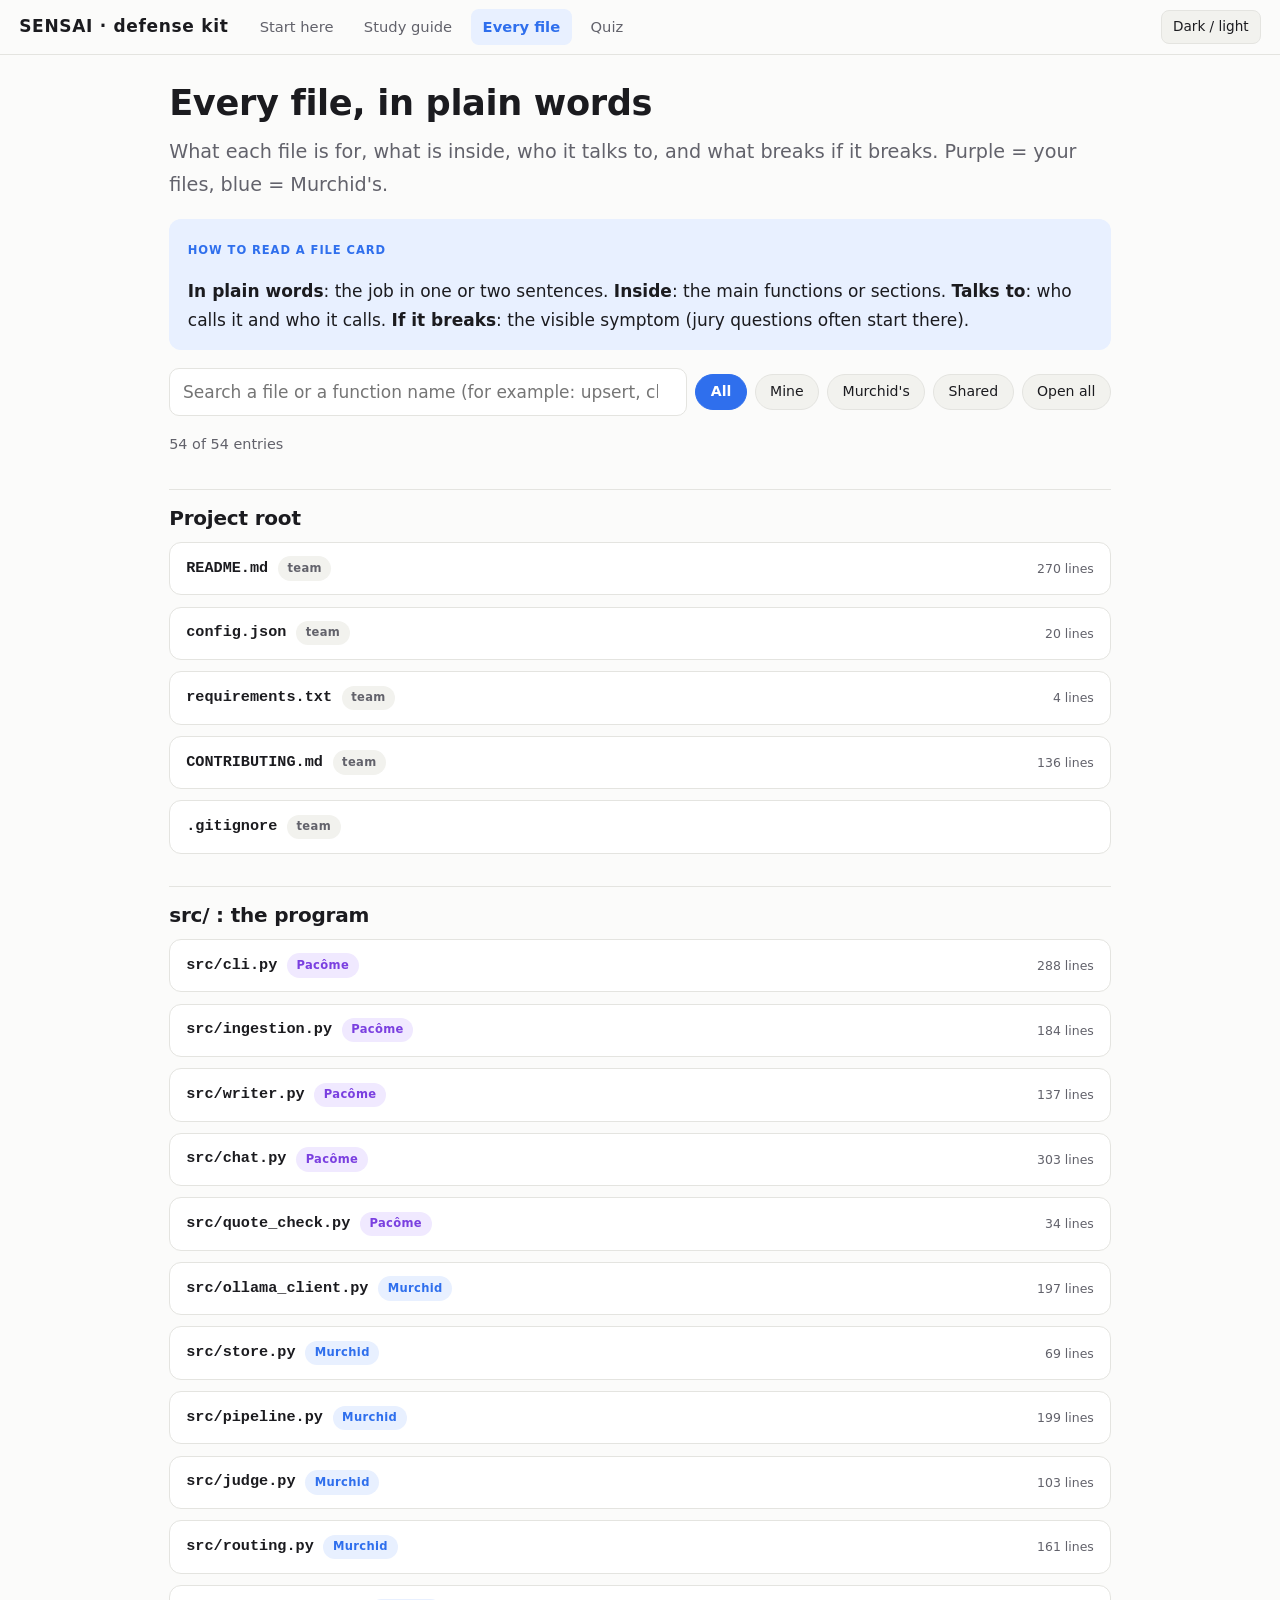
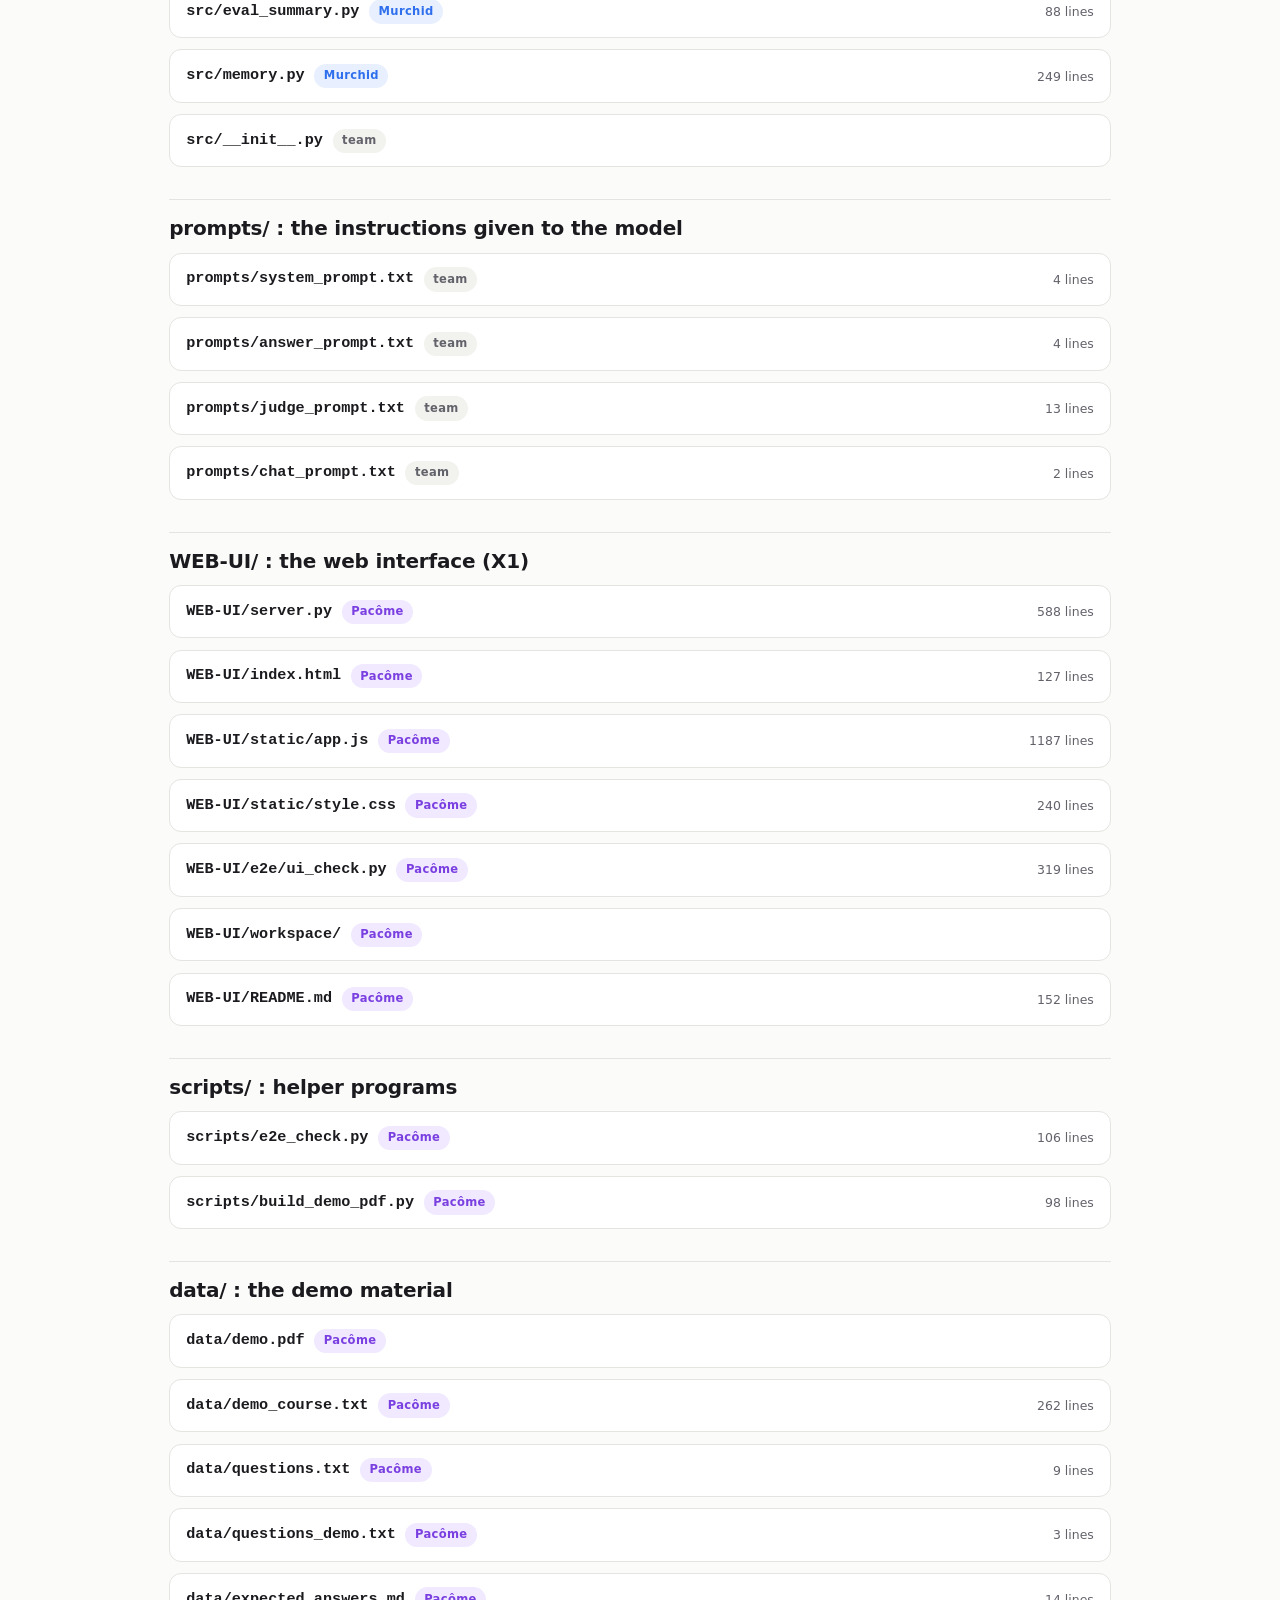
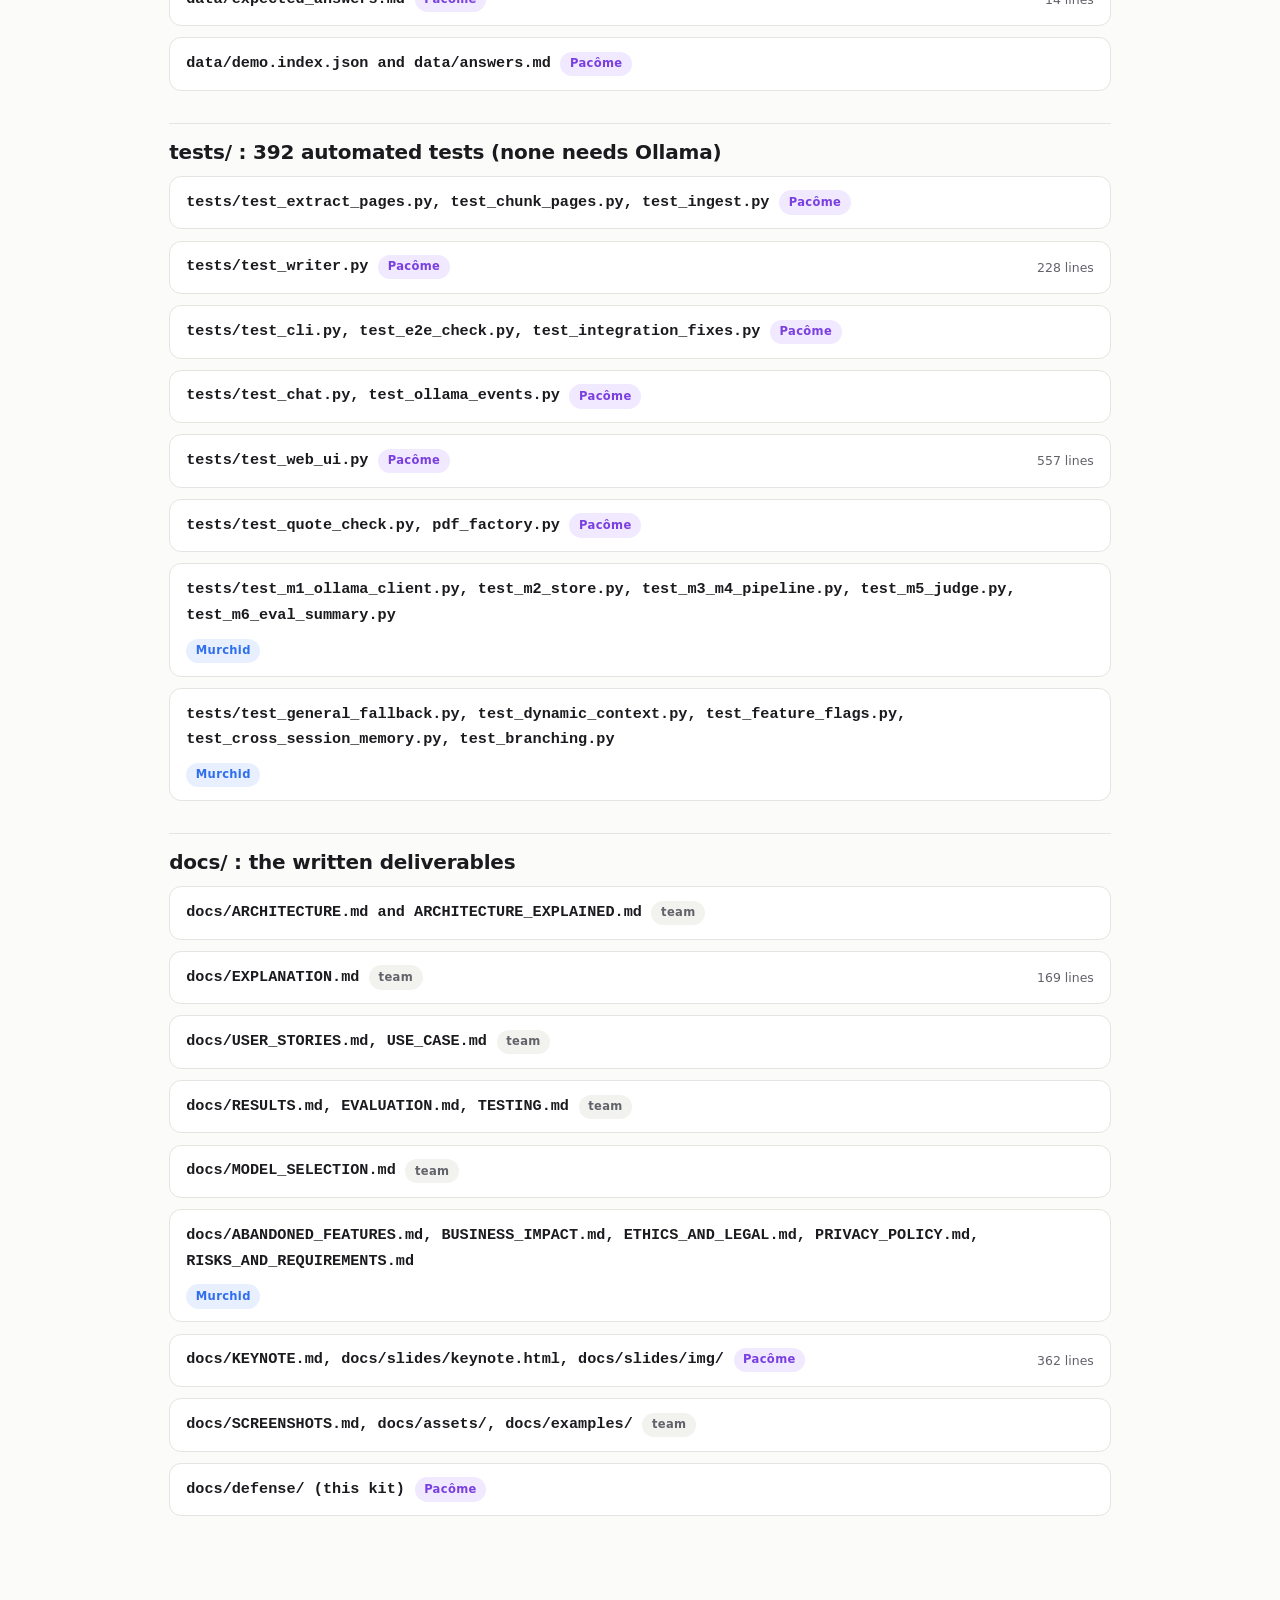
==== docs/defense/files.html @ 08f3b4d8 "docs(defense): add the offline defense kit (guide, file map, quiz)" ====
<!doctype html>
<html lang="en">
<head>
<meta charset="utf-8">
<meta name="viewport" content="width=device-width, initial-scale=1">
<meta name="color-scheme" content="light dark">
<title>Sensai: every file</title>
<link rel="stylesheet" href="defense.css">
<style>
.filters { display:flex; gap:.5rem; flex-wrap:wrap; align-items:center; margin:1rem 0; }
.filters input { flex:1 1 14rem; background:var(--panel); border:1px solid var(--line); border-radius:10px; padding:.55rem .8rem; color:var(--ink); font:inherit; }
.filters button { background:var(--soft); border:1px solid var(--line); border-radius:999px; padding:.3rem .9rem; font-size:.88rem; }
.filters button.on { background:var(--accent); border-color:var(--accent); color:#fff; font-weight:600; }
.file > summary { display:flex; gap:.6rem; align-items:center; flex-wrap:wrap; }
.file .path { font-family:var(--mono); font-size:.95rem; }
.file .meta { margin-left:auto; font-size:.78rem; color:var(--muted); font-weight:400; }
.file h4 { margin:.9rem 0 .2rem; }
.file ul { margin:.2rem 0; }
.grp-title { margin:2rem 0 .3rem; font-size:1.25rem; padding-top:1rem; border-top:1px solid var(--line); }
#count { color:var(--muted); font-size:.9rem; }
</style>
</head>
<body>
<div class="bar" id="bar"></div>
<div class="wrap" style="display:block;max-width:980px">
<main style="max-width:none">

<h1>Every file, in plain words</h1>
<p class="lead">What each file is for, what is inside, who it talks to, and what breaks if it breaks. Purple = your files, blue = Murchid's.</p>

<div class="box info"><span class="tag">How to read a file card</span>
<p><b>In plain words</b>: the job in one or two sentences. <b>Inside</b>: the main functions or sections. <b>Talks to</b>: who calls it and who it calls. <b>If it breaks</b>: the visible symptom (jury questions often start there).</p></div>

<div class="filters noprint">
<input id="f-q" type="search" placeholder="Search a file or a function name (for example: upsert, chunk, SSE, config)" aria-label="Search">
<button type="button" data-f="all" class="on">All</button>
<button type="button" data-f="me">Mine</button>
<button type="button" data-f="mur">Murchid's</button>
<button type="button" data-f="all-team">Shared</button>
<button type="button" data-toggle-all="1">Open all</button>
</div>
<p id="count"></p>
<div id="list"></div>

</main>
</div>

<script src="defense.js"></script>
<script>
(function () {
  "use strict";
  var ME = "me", MUR = "mur", ALL = "all-team";

  // g = group, o = owner, p = path, n = lines, w = plain words, in = inside, t = talks to, b = if it breaks
  var FILES = [
    /* ------------------------------------------------ root */
    { g: "Project root", o: ALL, p: "README.md", n: 270, w: "The front door of the project: what Sensai is, how to install it, how to run it, the results and the limits, and links to every other document.", in: ["Install and run commands", "Features table and results", "Links to docs/, the keynote and the testing guide"], t: "Read by humans (the jury, the school).", b: "Nothing breaks, but a wrong command here makes a bad first impression: keep it true (test counts, commands)." },
    { g: "Project root", o: ALL, p: "config.json", n: 20, w: "The settings file. Every number you might want to change lives here instead of inside the code.", in: ["host (Ollama address), chat_model, embed_model, judge_model", "chunk_size (committed 800), chunk_overlap 150, top_k 4, num_ctx 4096, max_retries 2", "prompt file paths", "feature_flags: rag, judge, quote_check, cache"], t: "Read by cli.load_config (CLI and web server), chat.py. The web UI can override some keys for one session.", b: "A missing required key gives \"config file ... is missing: ...\". Invalid JSON gives \"cannot read config file\". Your local copy has chunk_size 500, the committed one has 800." },
    { g: "Project root", o: ALL, p: "requirements.txt", n: 4, w: "The list of Python libraries to install: requests (talk to Ollama), numpy (cosine math), pypdf (read PDFs), pytest (tests).", in: ["requests>=2.31", "numpy>=1.26", "pypdf>=4.0", "pytest>=8"], t: "Used by pip install -r requirements.txt.", b: "ModuleNotFoundError for one of these libraries." },
    { g: "Project root", o: ALL, p: "CONTRIBUTING.md", n: 136, w: "How the team works: branches, commit messages, how to run the tests.", in: ["Branch and commit conventions", "How to run tests"], t: "Humans.", b: "Nothing." },
    { g: "Project root", o: ALL, p: ".gitignore", n: 0, w: "Tells git which files not to save: the virtual environment, caches, generated indexes and answers, the web workspace, memory sessions.", in: [".venv/, __pycache__/, *.index.json, answers.md, WEB-UI/workspace/, .sensai/, .claude/"], t: "Git.", b: "Generated files (indexes, answers) would be committed by mistake." },

    /* ------------------------------------------------ src */
    { g: "src/ : the program", o: ME, p: "src/cli.py", n: 288, w: "The entry point. It only orders the other modules: read arguments and settings, ingest the PDF once, loop over the questions, print a summary.", in: ["parse_args: the command-line options", "load_config / read_questions: input checks with clear errors (CliError)", "answer_question: retrieve + answer + judge + disagreement flag for ONE question", "build_summary / format_answer: what is printed", "next_section_number + interactive: prompt mode that never overwrites old sections", "main: the whole flow; exit codes 0, 1, 130"], t: "Calls ingestion, pipeline, judge, writer, eval_summary. Called by you (python -m src.cli) and by WEB-UI/server.py (answer_question, build_summary, load_config).", b: "Nothing runs. Errors print \"Error: ...\" and exit 1; one failing question is skipped, not fatal." },
    { g: "src/ : the program", o: ME, p: "src/ingestion.py", n: 184, w: "Turns a PDF into searchable pieces and saves them: read each page, cut it into overlapping chunks that keep their page number, embed the chunks, save the index.", in: ["extract_pages: text per page + 5 safety checks, NoTextError for scans (< 50 chars)", "chunk_pages: windows of `size` characters, step size - overlap, never crossing a page", "index_path: course.pdf -> course.index.json", "_load_index: validates a saved index, says \"rebuild with --force\"", "ingest: reuse rule (index newer than the PDF), embeds in batches of 16, saves only when complete, optional progress callback", "a small debug main: python -m src.ingestion file.pdf [--chunks]"], t: "Calls ollama_client.embed and store.save/load. Called by cli.main and the web server.", b: "\"PDF not found\", \"is not a PDF file\", \"has no extractable text\", or \"saved index cannot be read, rebuild with --force\"." },
    { g: "src/ : the program", o: ME, p: "src/writer.py", n: 137, w: "Owns answers.md. After each question it replaces exactly one section and leaves every other byte alone.", in: ["SECTION_RE: finds a block between <!-- sensai:section N --> markers", "_validate: refuses a failed or incomplete answer (WriterError)", "render_section: builds the Markdown of one section (page 0 shown as \"-\", Review needed line on disagreement; a refusal gets its own wording)", "sections(text): list the sections of a file", "_write_atomically + _target_mode: temp file in the same folder, os.replace, keep normal permissions", "upsert_section: replace / insert in numeric order / append"], t: "Called by cli.main, cli.interactive and the web server.", b: "WriterError and the file stays untouched. If it were wrong, answers.md could lose other answers: 23 tests guard it." },
    { g: "src/ : the program", o: ME, p: "src/chat.py", n: 303, w: "The base terminal chatbot (task P1): talk to the model, see words appear live, history kept for the session. Also holds the /edit branching and the memory commands.", in: ["load_config, load_system_prompt", "stream_reply: streaming request, prints chunks as they arrive, closes the connection to stop generation", "find_user_indices, edit_and_branch: fork a conversation from an edited message", "main: the loop with commands /edit /history /branches /switch /memory /recall; saves the session on exit", "sys.path fix at the top so `python src/chat.py` works as a script"], t: "Calls memory.SessionMemory and Ollama directly with requests. Run by you: python src/chat.py.", b: "\"Cannot reach Ollama. Start it with: ollama serve\" or \"Model not found. Pull it with: ollama pull ...\"." },
    { g: "src/ : the program", o: ME, p: "src/quote_check.py", n: 34, w: "The plain-code check (no AI): is the model's quote really inside the passages we gave it?", in: ["normalize: lower case, fold curly quotes/dashes/ligatures, collapse spaces", "quote_is_supported(quote, chunks): True if the normalized quote is inside a normalized chunk; an empty quote is never supported"], t: "Called by pipeline.answer (re-exported there).", b: "Every answer would show the wrong \"supported / not supported\" status." },
    { g: "src/ : the program", o: MUR, p: "src/ollama_client.py", n: 197, w: "The phone to the model. All the HTTP to Ollama for the pipeline, judge and ingestion lives here, with clear error messages.", in: ["chat(messages, model, schema=...): text, or a parsed dict with a JSON schema (then think=False, temperature 0)", "embed(texts, model): one vector per text", "chat_events: streaming events for the web UI (thinking, token, done with token counts)", "list_models, get_model_context_length", "OllamaError, ModelNotFoundError"], t: "Calls Ollama on http://localhost:11434. Called by ingestion, pipeline, judge, memory, the web server.", b: "\"Cannot reach Ollama\", \"Ollama timed out\", \"Model 'x' not found\"." },
    { g: "src/ : the program", o: MUR, p: "src/store.py", n: 69, w: "The card drawer: save the chunks and vectors to a JSON file, and find the chunks closest to a question vector.", in: ["save / load (JSON)", "search(chunks, vector, k): cosine similarity with every chunk (numpy), best k first", "StoreError for an empty or missing index"], t: "Called by ingestion (save/load), pipeline (search), memory.", b: "Wrong passages would be retrieved: the answer quality collapses." },
    { g: "src/ : the program", o: MUR, p: "src/pipeline.py", n: 199, w: "One question to one checked answer: embed, search, build the prompt, force a JSON answer, validate, retry, quote check.", in: ["ANSWER_SCHEMA {answer, page, quote}", "retrieve_and_answer: embed question, store.search top_k, then answer", "answer: basic-query shortcut, context budget, prompt, up to 3 attempts, quote check", "budget_chunks_for_context + get_context_limit: never overflow num_ctx (read from config or asked from Ollama)", "AnswerError after all retries"], t: "Calls ollama_client, store, routing, quote_check. Called by cli.answer_question.", b: "\"Model failed to produce valid JSON after 3 attempts\": the question is reported failed." },
    { g: "src/ : the program", o: MUR, p: "src/judge.py", n: 103, w: "The second opinion (EV1): a fresh model call that says if the answer is faithful to the passages.", in: ["VERDICT_SCHEMA with `reason` BEFORE `verdict` (tested: reason first is more reliable)", "evaluate: skips general questions, one retry, returns verdict unknown on failure or a missing model"], t: "Calls ollama_client.chat. Called by cli.answer_question.", b: "Verdict becomes \"unknown\" with the reason; the answer itself is kept." },
    { g: "src/ : the program", o: MUR, p: "src/routing.py", n: 161, w: "Answers simple things without the model: arithmetic and greetings, so Sensai does not reply \"the document does not cover this\" to \"hello\".", in: ["is_math_query + _safe_eval: arithmetic through Python's ast, never eval()", "is_greeting_query, is_general_query", "solve_basic_query: builds a checked-answer dict (page 0, is_general True)"], t: "Called by pipeline.answer / retrieve_and_answer and judge.evaluate.", b: "Greetings and sums would go through the slow model path." },
    { g: "src/ : the program", o: MUR, p: "src/eval_summary.py", n: 88, w: "Counts the quote-check and judge results of a run and lists the answers where they disagree.", in: ["summarize(checked_list) -> (text, disagreements)"], t: "Called by cli.build_summary.", b: "The run summary would be wrong or empty." },
    { g: "src/ : the program", o: MUR, p: "src/memory.py", n: 249, w: "The \"second brain\" (M3): saves chat sessions, indexes them with embeddings, and recalls relevant past messages when you ask \"what did we discuss\".", in: ["SessionMemory: save_session, load_session, list_sessions, index_sessions, search_memory, is_recall_query (English and French patterns), format_memory_context", "stores under .sensai/sessions and .sensai/memory_index.json"], t: "Uses store and ollama_client. Called by chat.py and the web server.", b: "Recall finds nothing; normal chat still works (errors are swallowed on purpose)." },
    { g: "src/ : the program", o: ALL, p: "src/__init__.py", n: 0, w: "An empty file that makes src a Python package, so `from src import cli` works.", in: [], t: "Python.", b: "ImportError: no module named src." },

    /* ------------------------------------------------ prompts */
    { g: "prompts/ : the instructions given to the model", o: ALL, p: "prompts/system_prompt.txt", n: 4, w: "The rules for answering: use ONLY the passages, give page and quote, refuse if the passages do not contain the answer, never invent a quote, reply with JSON only.", in: ["The refusal sentence: \"The document does not cover this.\" with page 0 and an empty quote"], t: "Read by pipeline.answer.", b: "The model may invent answers or break the JSON." },
    { g: "prompts/ : the instructions given to the model", o: ALL, p: "prompts/answer_prompt.txt", n: 4, w: "The template of the user message: the numbered passages, then the question.", in: ["{passages} and {question} placeholders"], t: "Read by pipeline.answer.", b: "The model would not see the passages." },
    { g: "prompts/ : the instructions given to the model", o: ALL, p: "prompts/judge_prompt.txt", n: 13, w: "Instructions for the judge: be a strict fact checker; write a short reason first, then the verdict; special rule for refusals.", in: ["faithful / partial / unfaithful definitions", "{question}, {passages}, {answer} placeholders"], t: "Read by judge.evaluate.", b: "Verdicts become unreliable." },
    { g: "prompts/ : the instructions given to the model", o: ALL, p: "prompts/chat_prompt.txt", n: 2, w: "The persona for the plain chat: helpful, concise, honest when it does not know.", in: [], t: "Read by chat.py and the web server's chat.", b: "The chat still works with the model's defaults." },

    /* ------------------------------------------------ WEB-UI */
    { g: "WEB-UI/ : the web interface (X1)", o: ME, p: "WEB-UI/server.py", n: 588, w: "The web server, standard library only. It serves the page and runs the same backend as the CLI, streaming progress to the browser.", in: ["App: settings with validated overrides (EDITABLE), documents, uploads, status, the one-job lock", "run_job: ingest then answer each question, emitting start / ingest / question_start / question_done / question_failed / summary / done / error", "chat_job + prepare_chat: streaming chat with optional memory recall", "Handler: check_origin (Host + Origin), check_key (sharing key cookie), routing GET/POST, SSE, static files", "main: --host --port --config --allow-host --key"], t: "Imports src.cli, ingestion, ollama_client, writer, memory. Opened by the browser at http://127.0.0.1:8000.", b: "The page cannot load or run. Port busy: \"cannot listen on ...: try another --port\"." },
    { g: "WEB-UI/ : the web interface (X1)", o: ME, p: "WEB-UI/index.html", n: 127, w: "The skeleton of the page: sidebar, top bar with the status pill, conversation area, composer, settings dialog, side panel, toasts. It has no logic.", in: ["Sidebar (New chat, demo, history, Settings, Theme)", "main with .scroller and .composer", "Settings modal, PDF drawer, toasts", "A tiny script that restores theme and sidebar state before first paint (no flash)"], t: "Loaded by the server at /. Uses static/style.css and static/app.js.", b: "A blank or broken page." },
    { g: "WEB-UI/ : the web interface (X1)", o: ME, p: "WEB-UI/static/app.js", n: 1187, w: "All the behavior in the browser, in plain JavaScript with no library: status, conversations, running questions, streaming, settings, the PDF viewer.", in: ["icons (inline SVG), el() element helper, own Markdown renderer", "apiGet / apiPost / streamPost (reads the SSE stream)", "state + conversations in localStorage, history sidebar, edit and branch past messages", "startQa: handles each event (ingest, question_done ...) and draws answer cards, badges, summary tiles", "sendChat / streamBotTurn + context meter", "attach menu, upload, drag and drop, side panel for the PDF page", "settings dialog (build, apply, reset), theme, init()"], t: "Calls the server routes /api/status, /api/documents, /api/run, /api/chat, /api/config, /api/upload, /files/.", b: "Buttons do nothing; the page shows a message when the server is unreachable." },
    { g: "WEB-UI/ : the web interface (X1)", o: ME, p: "WEB-UI/static/style.css", n: 240, w: "The whole look. Design tokens (colors, shadows, sizes) at the top, then layout, messages, composer, dialogs, animations, dark mode and the phone layout.", in: ["--bg, --ink, --accent, --shadow ... tokens; dark theme redefines them", "layout: .app, .sidebar (260px), .stage, .composer-wrap (768px column)", "animations: fadeUp, pop, slideIn, shimmer, sheen, spin, pulse", "@media max-width 820px (phone), prefers-reduced-motion, print"], t: "Linked by index.html.", b: "The page works but looks unstyled." },
    { g: "WEB-UI/ : the web interface (X1)", o: ME, p: "WEB-UI/e2e/ui_check.py", n: 319, w: "61 end-to-end checks of the web UI in a real Chromium browser (Playwright): layout, dark mode, phone width, uploads, running the demo PDF, stopping, settings, chat.", in: ["check(): prints PASS/FAIL", "--quick skips checks that need the models (41 checks)", "--shots DIR saves screenshots of the main states"], t: "Run by you against a running server. Not in requirements (needs playwright).", b: "Not part of the 392 pytest tests." },
    { g: "WEB-UI/ : the web interface (X1)", o: ME, p: "WEB-UI/workspace/", n: 0, w: "Where the web server keeps its files: uploads/ (PDFs you add) and outputs/ (the answers of each document). Created automatically, ignored by git.", in: ["uploads/*.pdf and the index next to each", "outputs/<source>-<name>.answers.md"], t: "Used by server.App.", b: "Uploads or answers cannot be saved." },
    { g: "WEB-UI/ : the web interface (X1)", o: ME, p: "WEB-UI/README.md", n: 152, w: "How to run, share and test the web UI, with the route list and the security notes.", in: ["Run, share through a tunnel, tests, limits"], t: "Humans.", b: "Nothing." },

    /* ------------------------------------------------ scripts */
    { g: "scripts/ : helper programs", o: ME, p: "scripts/e2e_check.py", n: 106, w: "Scores a run: compares a generated answers.md with an expected-answers file and says how many covered questions were answered right (page + key phrase) and whether the uncovered one was refused.", in: ["expected line format: `number | page P | key phrase` or `number | none |`", "exit code 0 when the run passes"], t: "Run by you: python scripts/e2e_check.py data/answers.md data/expected_answers.md.", b: "You could not measure quality." },
    { g: "scripts/ : helper programs", o: ME, p: "scripts/build_demo_pdf.py", n: 98, w: "Builds data/demo.pdf from data/demo_course.txt (one chapter per page) and verifies that each expected key phrase is on the right page and nowhere else.", in: ["wrap chapters, write the PDF, re-read it with src.ingestion, check the expectations"], t: "Uses src.ingestion.", b: "The demo PDF could drift from the expected answers." },

    /* ------------------------------------------------ data */
    { g: "data/ : the demo material", o: ME, p: "data/demo.pdf", n: 0, w: "The demo PDF: 24 pages of original course notes about computer networks (IPv6, DHCP, Ethernet, Wi-Fi, SSH ...).", in: ["one chapter per page", "34,597 characters in total"], t: "Input of every demo.", b: "No demo." },
    { g: "data/ : the demo material", o: ME, p: "data/demo_course.txt", n: 262, w: "The source text of the demo PDF, so it can be rebuilt.", in: [], t: "Read by scripts/build_demo_pdf.py.", b: "The PDF could not be regenerated." },
    { g: "data/ : the demo material", o: ME, p: "data/questions.txt", n: 9, w: "The nine demo questions, one per line. Question 9 (who invented the Web) is NOT in the PDF on purpose, to test the refusal.", in: ["8 covered questions + 1 uncovered"], t: "Input of the CLI.", b: "No questions to run." },
    { g: "data/ : the demo material", o: ME, p: "data/questions_demo.txt", n: 3, w: "A short list of 3 questions for the live demo (about 3 minutes instead of 6).", in: ["IPv6 bits, Ethernet payload, who invented the Web"], t: "Input of the CLI and the web UI's quick run.", b: "The live demo takes longer." },
    { g: "data/ : the demo material", o: ME, p: "data/expected_answers.md", n: 14, w: "The ground truth: for each question, the page and key phrase that a correct answer must contain.", in: ["`1 | page 13 | An IPv6 address is 128 bits long` ..."], t: "Read by scripts/e2e_check.py and build_demo_pdf.py.", b: "No scoring." },
    { g: "data/ : the demo material", o: ME, p: "data/demo.index.json  and  data/answers.md", n: 0, w: "Generated files: the saved index (59 records with 768-number vectors) and the answers of the last run. Ignored by git; deleted before a clean demo.", in: [], t: "Made by ingestion and the writer.", b: "Just run again." },

    /* ------------------------------------------------ tests */
    { g: "tests/ : 392 automated tests (none needs Ollama)", o: ME, p: "tests/test_extract_pages.py, test_chunk_pages.py, test_ingest.py", n: 0, w: "Protect the ingestion: scanned PDF detection, page numbers, chunk sizes and overlap, invalid settings, the reuse rule, embedding batches, the corrupt index message.", in: [], t: "pytest. The model is replaced by a fake.", b: "A change that breaks chunking is caught immediately." },
    { g: "tests/ : 392 automated tests (none needs Ollama)", o: ME, p: "tests/test_writer.py", n: 228, w: "Protect the writer: replace, insert in order, append, other sections byte-for-byte identical (checked with a hash), failed answer refused, atomic write, permissions.", in: [], t: "pytest.", b: "A writer bug could corrupt answers.md." },
    { g: "tests/ : 392 automated tests (none needs Ollama)", o: ME, p: "tests/test_cli.py, test_e2e_check.py, test_integration_fixes.py", n: 0, w: "Protect the CLI: arguments, errors, exit codes, feature flags, interactive mode, summary; the scoring script; the schema-mode and retrieval wiring.", in: [], t: "pytest.", b: "CLI regressions." },
    { g: "tests/ : 392 automated tests (none needs Ollama)", o: ME, p: "tests/test_chat.py, test_ollama_events.py", n: 0, w: "Protect the terminal chat (streaming, history, errors, Ctrl+C, and running it as a real script) and the web UI's streaming events.", in: ["test_runs_as_a_plain_script_from_any_folder: the regression test for the chat crash"], t: "pytest.", b: "Chat regressions." },
    { g: "tests/ : 392 automated tests (none needs Ollama)", o: ME, p: "tests/test_web_ui.py", n: 557, w: "Protect the web server over real HTTP on a random port with the model faked: routes, security (403, 401, 413), uploads, one-job lock, settings validation.", in: [], t: "pytest.", b: "A security hole would be caught here." },
    { g: "tests/ : 392 automated tests (none needs Ollama)", o: ME, p: "tests/test_quote_check.py, pdf_factory.py", n: 0, w: "The quote check rules, and a helper that builds tiny PDFs for tests without extra libraries.", in: [], t: "pytest.", b: "Quote check regressions." },
    { g: "tests/ : 392 automated tests (none needs Ollama)", o: MUR, p: "tests/test_m1_ollama_client.py, test_m2_store.py, test_m3_m4_pipeline.py, test_m5_judge.py, test_m6_eval_summary.py", n: 0, w: "One test file per brain task: the Ollama client, the vector store, retrieval and JSON answers, the judge, the run summary.", in: [], t: "pytest.", b: "Brain regressions." },
    { g: "tests/ : 392 automated tests (none needs Ollama)", o: MUR, p: "tests/test_general_fallback.py, test_dynamic_context.py, test_feature_flags.py, test_cross_session_memory.py, test_branching.py", n: 0, w: "The extra features: arithmetic and greetings, context-window budgeting, feature flags, cross-session memory, editing and branching.", in: [], t: "pytest.", b: "Feature regressions." },

    /* ------------------------------------------------ docs */
    { g: "docs/ : the written deliverables", o: ALL, p: "docs/ARCHITECTURE.md  and  ARCHITECTURE_EXPLAINED.md", n: 0, w: "The architecture in a diagram, then the same explained from zero with an example.", in: [], t: "Humans.", b: "-" },
    { g: "docs/ : the written deliverables", o: ALL, p: "docs/EXPLANATION.md", n: 169, w: "Every concept explained from zero, and the seven classic keynote questions with short and long answers (section 6).", in: [], t: "Humans.", b: "-" },
    { g: "docs/ : the written deliverables", o: ALL, p: "docs/USER_STORIES.md, USE_CASE.md", n: 0, w: "Who uses Sensai and why (Lea and her course notes), the features chosen and their user stories.", in: [], t: "Humans.", b: "-" },
    { g: "docs/ : the written deliverables", o: ALL, p: "docs/RESULTS.md, EVALUATION.md, TESTING.md", n: 0, w: "What we measured (6/8, 1/1, timings), how the judge works and its limits, and every test you can run.", in: [], t: "Humans.", b: "-" },
    { g: "docs/ : the written deliverables", o: ALL, p: "docs/MODEL_SELECTION.md", n: 0, w: "Which models and which hardware, and why.", in: [], t: "Humans.", b: "-" },
    { g: "docs/ : the written deliverables", o: MUR, p: "docs/ABANDONED_FEATURES.md, BUSINESS_IMPACT.md, ETHICS_AND_LEGAL.md, PRIVACY_POLICY.md, RISKS_AND_REQUIREMENTS.md", n: 0, w: "The requested paperwork: features we dropped and the stories affected, business impact, legal and ethical limits, privacy policy (everything local), risks and requirements to run.", in: [], t: "Humans.", b: "-" },
    { g: "docs/ : the written deliverables", o: ME, p: "docs/KEYNOTE.md, docs/slides/keynote.html, docs/slides/img/", n: 362, w: "The presentation: the script and demo steps, and the offline slide deck (a Prezi-style camera over one big canvas, O for overview, photo backgrounds with credits).", in: [], t: "Opened in a browser.", b: "-" },
    { g: "docs/ : the written deliverables", o: ALL, p: "docs/SCREENSHOTS.md, docs/assets/, docs/examples/", n: 0, w: "Screenshots of the scenarios and tests, and a real recorded run (demo_run.txt, answers_demo.md) used as a fallback for the live demo.", in: [], t: "Humans.", b: "-" },
    { g: "docs/ : the written deliverables", o: ME, p: "docs/defense/ (this kit)", n: 0, w: "The defense study kit: guide.html, files.html, quiz.html.", in: [], t: "Opened in a browser, works offline.", b: "-" }
  ];

  function $(id) { return document.getElementById(id); }
  function esc(s) { return String(s).replace(/[&<>"]/g, function (c) { return { "&": "&amp;", "<": "&lt;", ">": "&gt;", '"': "&quot;" }[c]; }); }
  var filter = "all", query = "";

  function pill(o) { return o === ME ? '<span class="pill me">Pacôme</span>' : o === MUR ? '<span class="pill mur">Murchid</span>' : '<span class="pill all">team</span>'; }
  function card(f) {
    var ul = f.in.length ? "<h4>Inside</h4><ul>" + f.in.map(function (x) { return "<li>" + esc(x) + "</li>"; }).join("") + "</ul>" : "";
    return '<details class="file"><summary><span class="path">' + esc(f.p) + "</span> " + pill(f.o) +
      (f.n ? '<span class="meta">' + f.n + " lines</span>" : "") + "</summary>" +
      "<h4>In plain words</h4><p>" + esc(f.w) + "</p>" + ul +
      "<h4>Talks to</h4><p>" + esc(f.t) + "</p><h4>If it breaks</h4><p>" + esc(f.b) + "</p></details>";
  }
  function render() {
    var q = query.trim().toLowerCase(), last = "", html = "", shown = 0;
    FILES.forEach(function (f) {
      if (filter !== "all" && f.o !== filter) return;
      if (q && (f.p + " " + f.w + " " + f.in.join(" ") + " " + f.t + " " + f.b + " " + f.g).toLowerCase().indexOf(q) === -1) return;
      if (f.g !== last) { html += '<h2 class="grp-title">' + esc(f.g) + "</h2>"; last = f.g; }
      html += card(f); shown++;
    });
    $("list").innerHTML = html || '<p class="muted">Nothing matches. Try another word.</p>';
    $("count").textContent = shown + " of " + FILES.length + " entries";
  }
  $("f-q").addEventListener("input", function (e) { query = e.target.value; render(); });
  document.querySelectorAll(".filters button[data-f]").forEach(function (b) {
    b.addEventListener("click", function () {
      filter = b.dataset.f;
      document.querySelectorAll(".filters button[data-f]").forEach(function (x) { x.classList.toggle("on", x === b); });
      render();
    });
  });
  render();
})();
</script>
</body>
</html>
---- docs/defense/defense.css ----
/* Defense kit: shared look for index, guide, files and quiz. Offline, no dependency. */
:root {
  --bg:#fbfbfa; --panel:#ffffff; --ink:#1b1b1f; --muted:#62626b; --line:#e4e4e0; --soft:#f2f2ee;
  --accent:#2f6fed; --accent-soft:#e8f0ff; --ok:#12805c; --ok-soft:#e3f6ee; --warn:#9a5b00; --warn-soft:#fff3d6;
  --bad:#b42318; --bad-soft:#fdeceb; --code:#14161c; --code-ink:#e8e8ef; --mine:#7a3fe0; --mine-soft:#f0e9ff;
  --shadow:0 1px 2px rgba(0,0,0,.05), 0 8px 24px rgba(0,0,0,.05);
  --font:ui-sans-serif,-apple-system,"Segoe UI",system-ui,Roboto,"Helvetica Neue",Arial,sans-serif;
  --mono:ui-monospace,SFMono-Regular,Menlo,Consolas,monospace; --toc:270px;
}
:root[data-theme="dark"] {
  --bg:#15161a; --panel:#1d1f25; --ink:#ececf1; --muted:#a2a2ae; --line:#30323a; --soft:#25272e;
  --accent:#7aa5ff; --accent-soft:#1d2a47; --ok:#5fd6a0; --ok-soft:#14322a; --warn:#f3c26b; --warn-soft:#3a2f14;
  --bad:#ff8f86; --bad-soft:#3b1d1b; --code:#0e0f13; --mine:#b794ff; --mine-soft:#2a2144;
  --shadow:0 1px 2px rgba(0,0,0,.4), 0 8px 24px rgba(0,0,0,.35);
}
@media (prefers-color-scheme: dark) {
  :root:not([data-theme="light"]) {
    --bg:#15161a; --panel:#1d1f25; --ink:#ececf1; --muted:#a2a2ae; --line:#30323a; --soft:#25272e;
    --accent:#7aa5ff; --accent-soft:#1d2a47; --ok:#5fd6a0; --ok-soft:#14322a; --warn:#f3c26b; --warn-soft:#3a2f14;
    --bad:#ff8f86; --bad-soft:#3b1d1b; --code:#0e0f13; --mine:#b794ff; --mine-soft:#2a2144;
    --shadow:0 1px 2px rgba(0,0,0,.4), 0 8px 24px rgba(0,0,0,.35);
  }
}
* { box-sizing:border-box; }
html { scroll-behavior:smooth; scroll-padding-top:4.5rem; }
body { margin:0; background:var(--bg); color:var(--ink); font:17px/1.7 var(--font); -webkit-font-smoothing:antialiased; }
a { color:var(--accent); }
button { font:inherit; color:inherit; cursor:pointer; }
code, kbd, pre { font-family:var(--mono); }
code { font-size:.88em; background:var(--soft); padding:.12em .4em; border-radius:6px; }
pre { background:var(--code); color:var(--code-ink); border-radius:12px; padding:1rem 1.2rem; overflow-x:auto; font-size:.86rem; line-height:1.6; margin:1rem 0; }
pre code { background:none; padding:0; color:inherit; font-size:inherit; }
kbd { background:var(--soft); border:1px solid var(--line); border-bottom-width:2px; border-radius:6px; padding:.05em .45em; font-size:.85em; }
h1, h2, h3, h4 { line-height:1.25; letter-spacing:-.01em; }
h1 { font-size:2.2rem; margin:.2em 0 .3em; }
h2 { font-size:1.6rem; margin:2.6rem 0 .8rem; padding-top:1.2rem; border-top:1px solid var(--line); }
h3 { font-size:1.2rem; margin:1.8rem 0 .5rem; }
h4 { font-size:1rem; margin:1.2rem 0 .3rem; text-transform:uppercase; letter-spacing:.06em; color:var(--muted); }
p { margin:.7rem 0; }
table { border-collapse:collapse; width:100%; margin:1rem 0; font-size:.93rem; display:block; overflow-x:auto; }
th, td { border:1px solid var(--line); padding:.5rem .75rem; text-align:left; vertical-align:top; }
th { background:var(--soft); font-weight:600; }
ul, ol { padding-left:1.4rem; } li { margin:.3rem 0; }
.muted { color:var(--muted); } .small { font-size:.88rem; } .mono { font-family:var(--mono); }

/* top bar */
.bar { position:sticky; top:0; z-index:40; background:color-mix(in srgb,var(--bg) 88%,transparent); backdrop-filter:blur(10px); border-bottom:1px solid var(--line); }
.bar-in { max-width:1280px; margin:0 auto; padding:.55rem 1.2rem; display:flex; align-items:center; gap:.4rem; flex-wrap:wrap; }
.bar .brand { font-weight:700; letter-spacing:.04em; margin-right:.8rem; text-decoration:none; color:var(--ink); }
.bar a.nav { text-decoration:none; color:var(--muted); padding:.35rem .75rem; border-radius:8px; font-size:.92rem; }
.bar a.nav:hover { background:var(--soft); color:var(--ink); } .bar a.nav.on { background:var(--accent-soft); color:var(--accent); font-weight:600; }
.bar .sp { flex:1; }
.tbtn { background:var(--soft); border:1px solid var(--line); border-radius:8px; padding:.3rem .7rem; font-size:.85rem; }

/* layout with table of contents */
.wrap { max-width:1280px; margin:0 auto; padding:0 1.2rem 5rem; display:grid; grid-template-columns:var(--toc) minmax(0,1fr); gap:2.5rem; }
.toc { position:sticky; top:4rem; align-self:start; max-height:calc(100vh - 5rem); overflow-y:auto; padding:1.2rem 0; font-size:.9rem; }
.toc a { display:block; text-decoration:none; color:var(--muted); padding:.32rem .7rem; border-left:2px solid var(--line); line-height:1.4; }
.toc a:hover { color:var(--ink); } .toc a.on { color:var(--accent); border-left-color:var(--accent); font-weight:600; background:var(--accent-soft); }
.toc .grp { font-size:.72rem; text-transform:uppercase; letter-spacing:.08em; color:var(--muted); margin:1rem 0 .3rem .7rem; }
main { min-width:0; max-width:860px; padding-top:1.2rem; }
.lead { font-size:1.2rem; color:var(--muted); }

/* callouts and cards */
.box { border-radius:12px; padding:.9rem 1.1rem; margin:1.1rem 0; border:1px solid var(--line); background:var(--panel); }
.box > :first-child { margin-top:0; } .box > :last-child { margin-bottom:0; }
.box .tag { display:inline-block; font-size:.72rem; font-weight:700; letter-spacing:.08em; text-transform:uppercase; margin-bottom:.3rem; }
.say { background:var(--ok-soft); border-color:transparent; } .say .tag { color:var(--ok); }
.care { background:var(--warn-soft); border-color:transparent; } .care .tag { color:var(--warn); }
.mine { background:var(--mine-soft); border-color:transparent; } .mine .tag { color:var(--mine); }
.info { background:var(--accent-soft); border-color:transparent; } .info .tag { color:var(--accent); }
.bad { background:var(--bad-soft); border-color:transparent; } .bad .tag { color:var(--bad); }
.grid { display:grid; grid-template-columns:repeat(auto-fit,minmax(230px,1fr)); gap:.9rem; margin:1rem 0; }
.card { background:var(--panel); border:1px solid var(--line); border-radius:14px; padding:1rem 1.1rem; box-shadow:var(--shadow); }
.card h3, .card h4 { margin-top:0; } .card p { margin:.4rem 0; font-size:.95rem; }
.pill { display:inline-block; font-size:.72rem; font-weight:700; padding:.15rem .6rem; border-radius:999px; background:var(--soft); color:var(--muted); letter-spacing:.03em; vertical-align:middle; }
.pill.me { background:var(--mine-soft); color:var(--mine); } .pill.mur { background:var(--accent-soft); color:var(--accent); } .pill.all { background:var(--soft); }
details { background:var(--panel); border:1px solid var(--line); border-radius:12px; padding:.2rem 1rem; margin:.7rem 0; }
details[open] { padding-bottom:.8rem; } summary { cursor:pointer; padding:.6rem 0; font-weight:600; }
summary::marker { color:var(--muted); }

/* tools */
.tool { background:var(--panel); border:1px solid var(--line); border-radius:16px; padding:1.1rem 1.2rem; margin:1.3rem 0; box-shadow:var(--shadow); }
.tool > h3 { margin-top:0; } .tool label { font-size:.85rem; color:var(--muted); display:block; margin:.5rem 0 .2rem; }
.tool textarea, .tool input[type=text], .tool input[type=number], .tool select { width:100%; background:var(--bg); border:1px solid var(--line); border-radius:10px; padding:.5rem .7rem; color:var(--ink); font:inherit; font-size:.95rem; }
.tool textarea { min-height:6rem; resize:vertical; font-family:var(--mono); font-size:.88rem; }
.row { display:flex; gap:.8rem; flex-wrap:wrap; align-items:flex-end; } .row > * { flex:1 1 8rem; }
.btn { background:var(--accent); color:#fff; border:0; border-radius:10px; padding:.5rem 1rem; font-weight:600; }
.btn.alt { background:var(--soft); color:var(--ink); border:1px solid var(--line); } .btn:disabled { opacity:.4; cursor:not-allowed; }
.chunk { font-family:var(--mono); font-size:.86rem; border-radius:8px; padding:.45rem .7rem; margin:.35rem 0; border:1px solid var(--line); background:var(--bg); word-break:break-all; }
.chunk b { font-family:var(--font); font-size:.72rem; color:var(--muted); display:block; margin-bottom:.15rem; letter-spacing:.04em; }
.ov { background:var(--warn-soft); color:var(--warn); border-radius:4px; padding:0 1px; }
.steps { display:flex; gap:.4rem; flex-wrap:wrap; margin:.6rem 0 1rem; }
.steps button { background:var(--soft); border:1px solid var(--line); border-radius:999px; padding:.25rem .8rem; font-size:.85rem; }
.steps button.on { background:var(--accent); border-color:var(--accent); color:#fff; font-weight:600; }
.stage { border:1px dashed var(--line); border-radius:12px; padding:.9rem 1.1rem; background:var(--bg); min-height:14rem; }
.stage .where { font-family:var(--mono); font-size:.85rem; color:var(--mine); font-weight:600; }
.kv { display:grid; grid-template-columns:7rem 1fr; gap:.2rem .8rem; font-size:.92rem; margin:.5rem 0; } .kv dt { color:var(--muted); } .kv dd { margin:0; }
.section-doc { font-family:var(--mono); font-size:.8rem; white-space:pre-wrap; border:1px solid var(--line); border-radius:8px; padding:.6rem .8rem; margin:.4rem 0; background:var(--bg); transition:background .3s, border-color .3s; }
.section-doc.flash { background:var(--ok-soft); border-color:var(--ok); }
.section-doc.same { opacity:.75; }
svg text { font-family:var(--font); }
.kpi { display:grid; grid-template-columns:repeat(auto-fit,minmax(150px,1fr)); gap:.7rem; margin:1rem 0; }
.kpi div { background:var(--panel); border:1px solid var(--line); border-radius:12px; padding:.7rem .9rem; } .kpi b { display:block; font-size:1.45rem; line-height:1.2; } .kpi span { font-size:.8rem; color:var(--muted); }
.hide { display:none !important; }

@media (max-width:980px) { .wrap { grid-template-columns:1fr; } .toc { display:none; } h1 { font-size:1.8rem; } body { font-size:16px; } }
@media print {
  .bar, .toc, .tool, .noprint { display:none !important; }
  .wrap { display:block; padding:0; } body { background:#fff; color:#000; font-size:11pt; }
  h2 { page-break-after:avoid; } .box, .card, details { break-inside:avoid; } details { border:1px solid #bbb; }
  details > * { display:block; }
}
@media (prefers-reduced-motion: reduce) { * { scroll-behavior:auto !important; transition:none !important; animation:none !important; } }
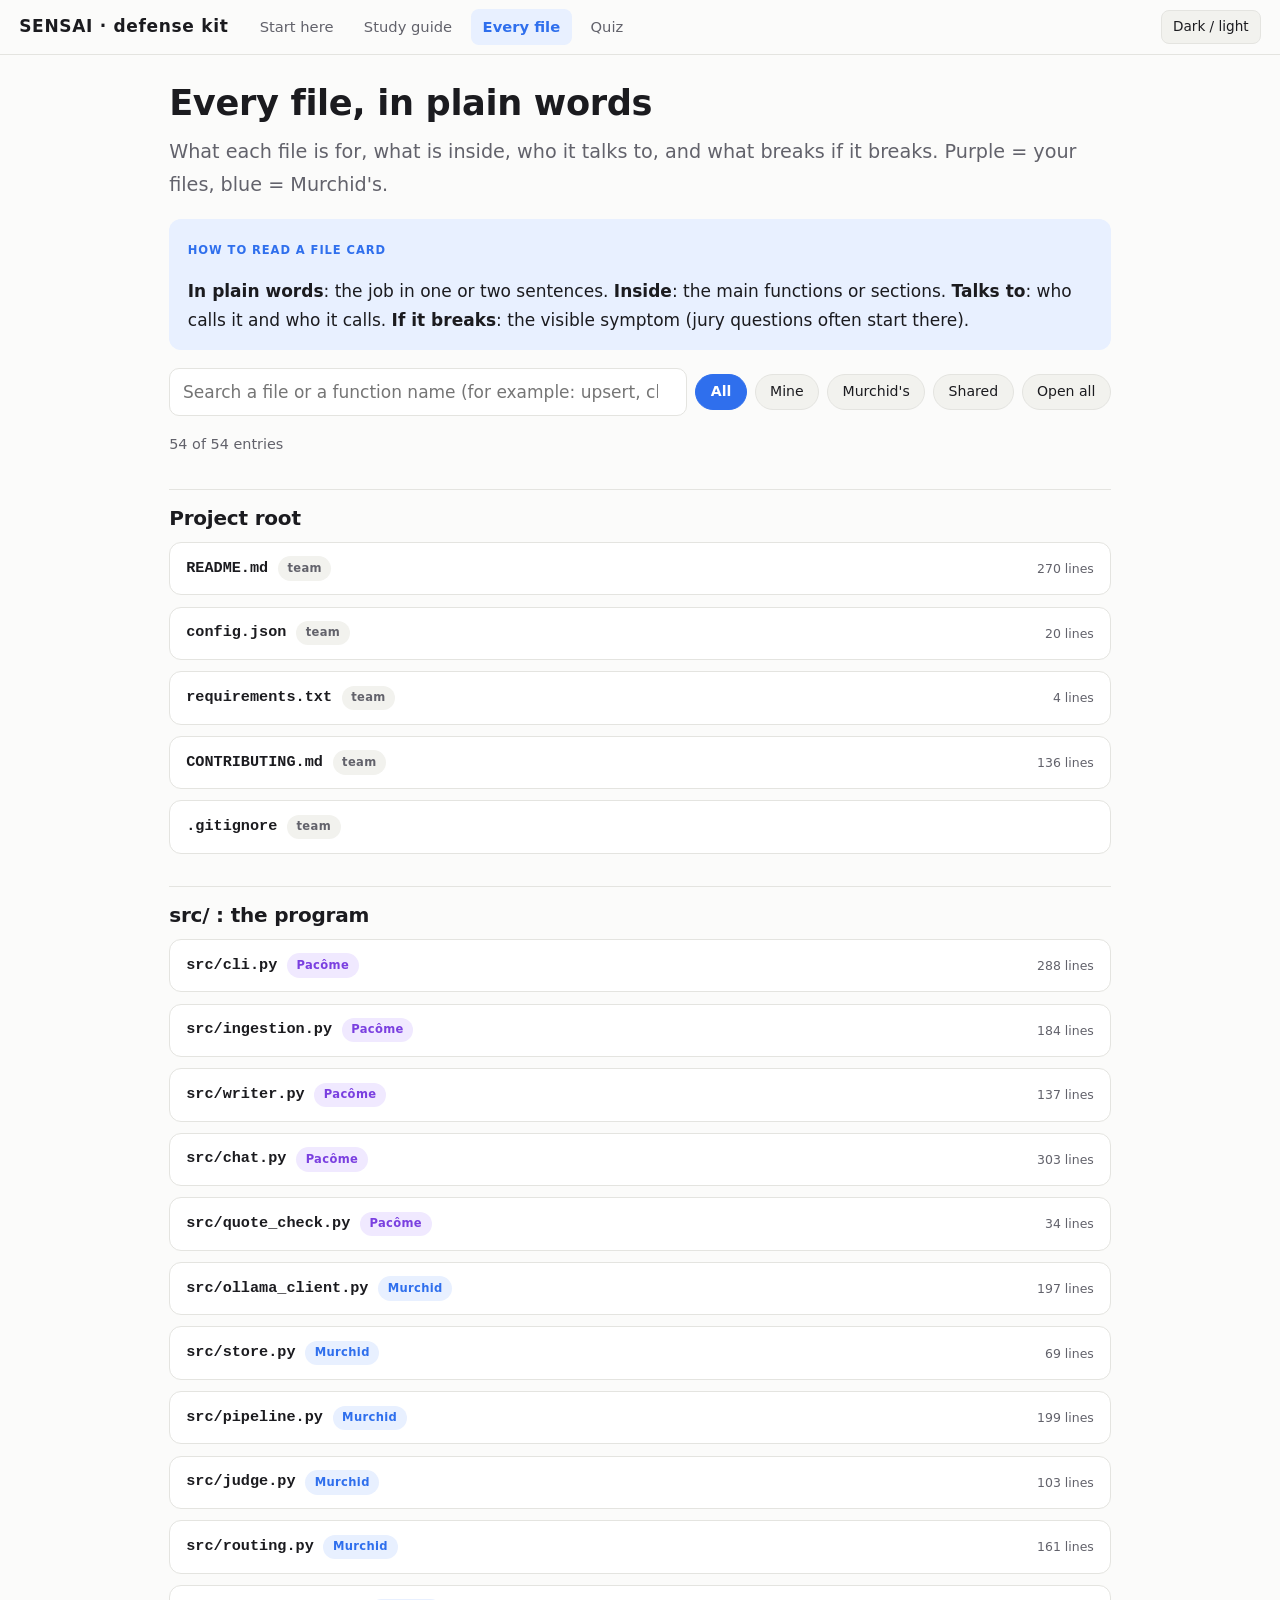
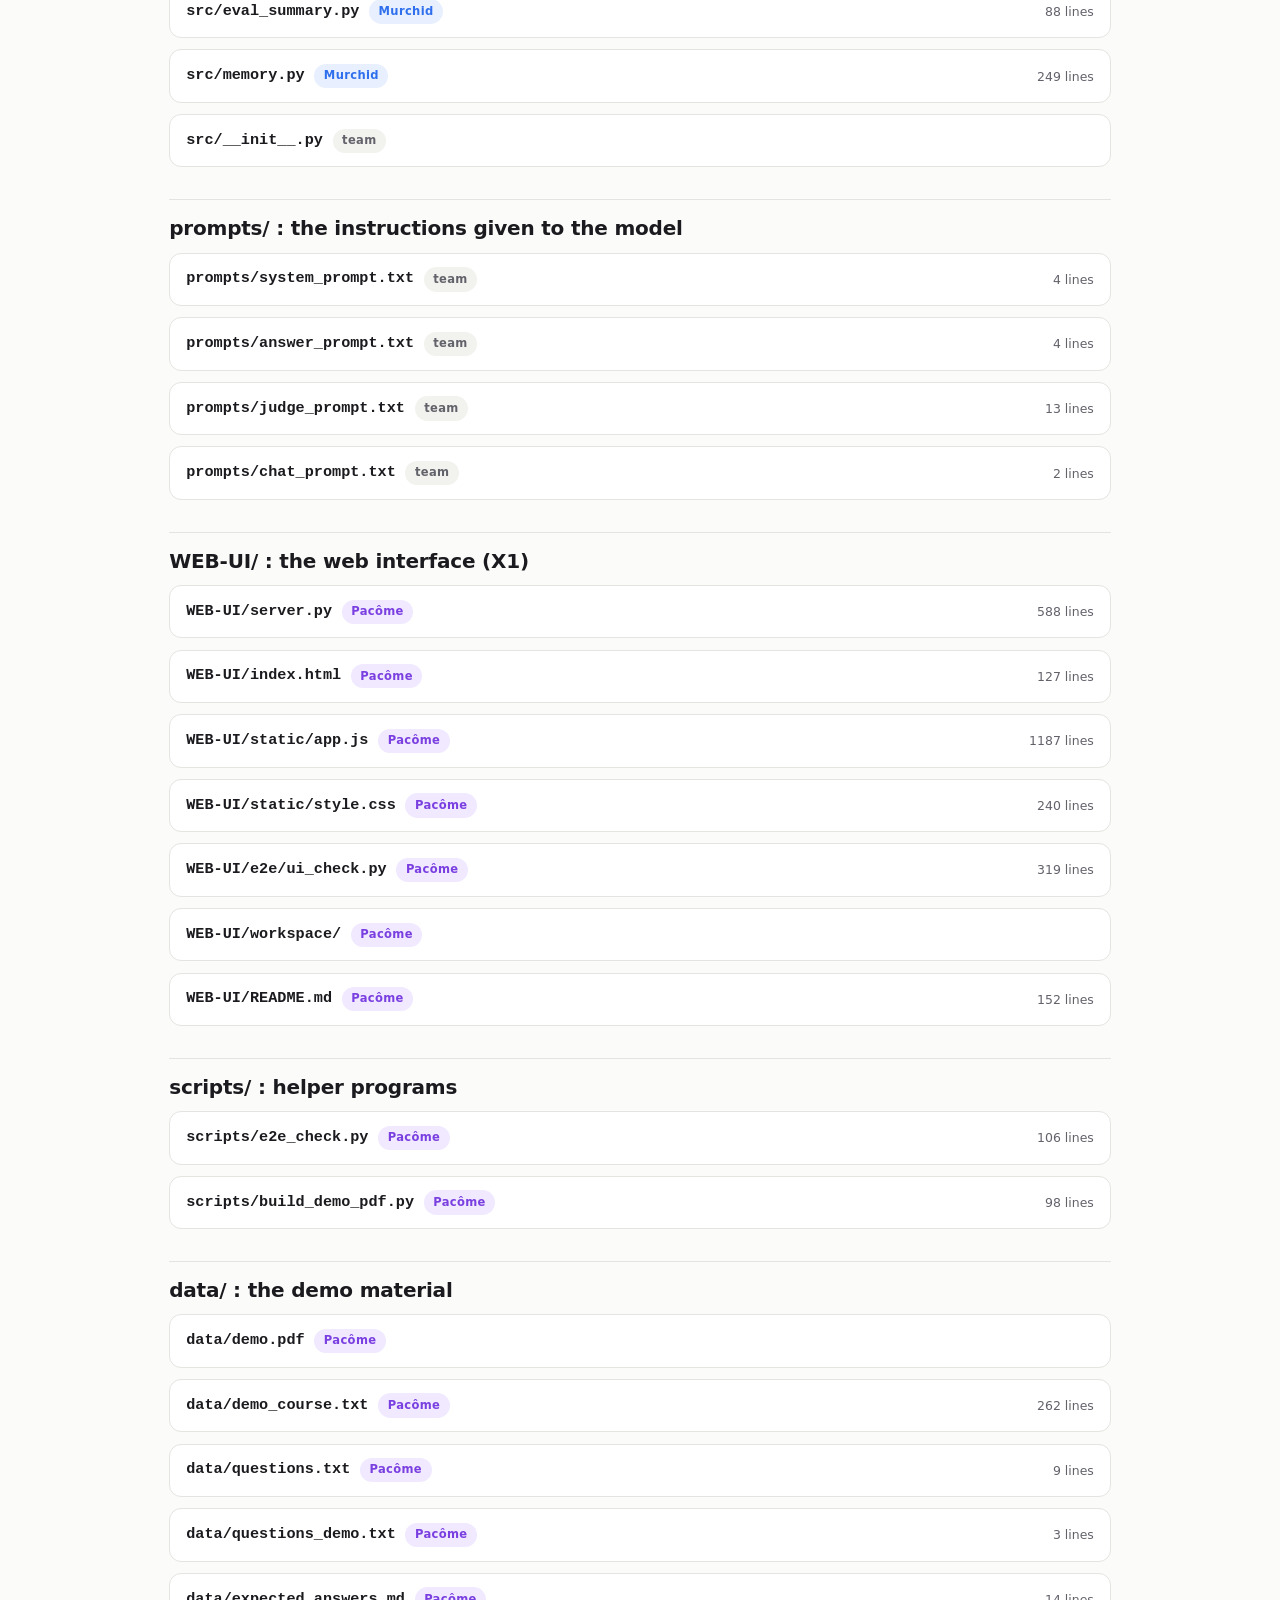
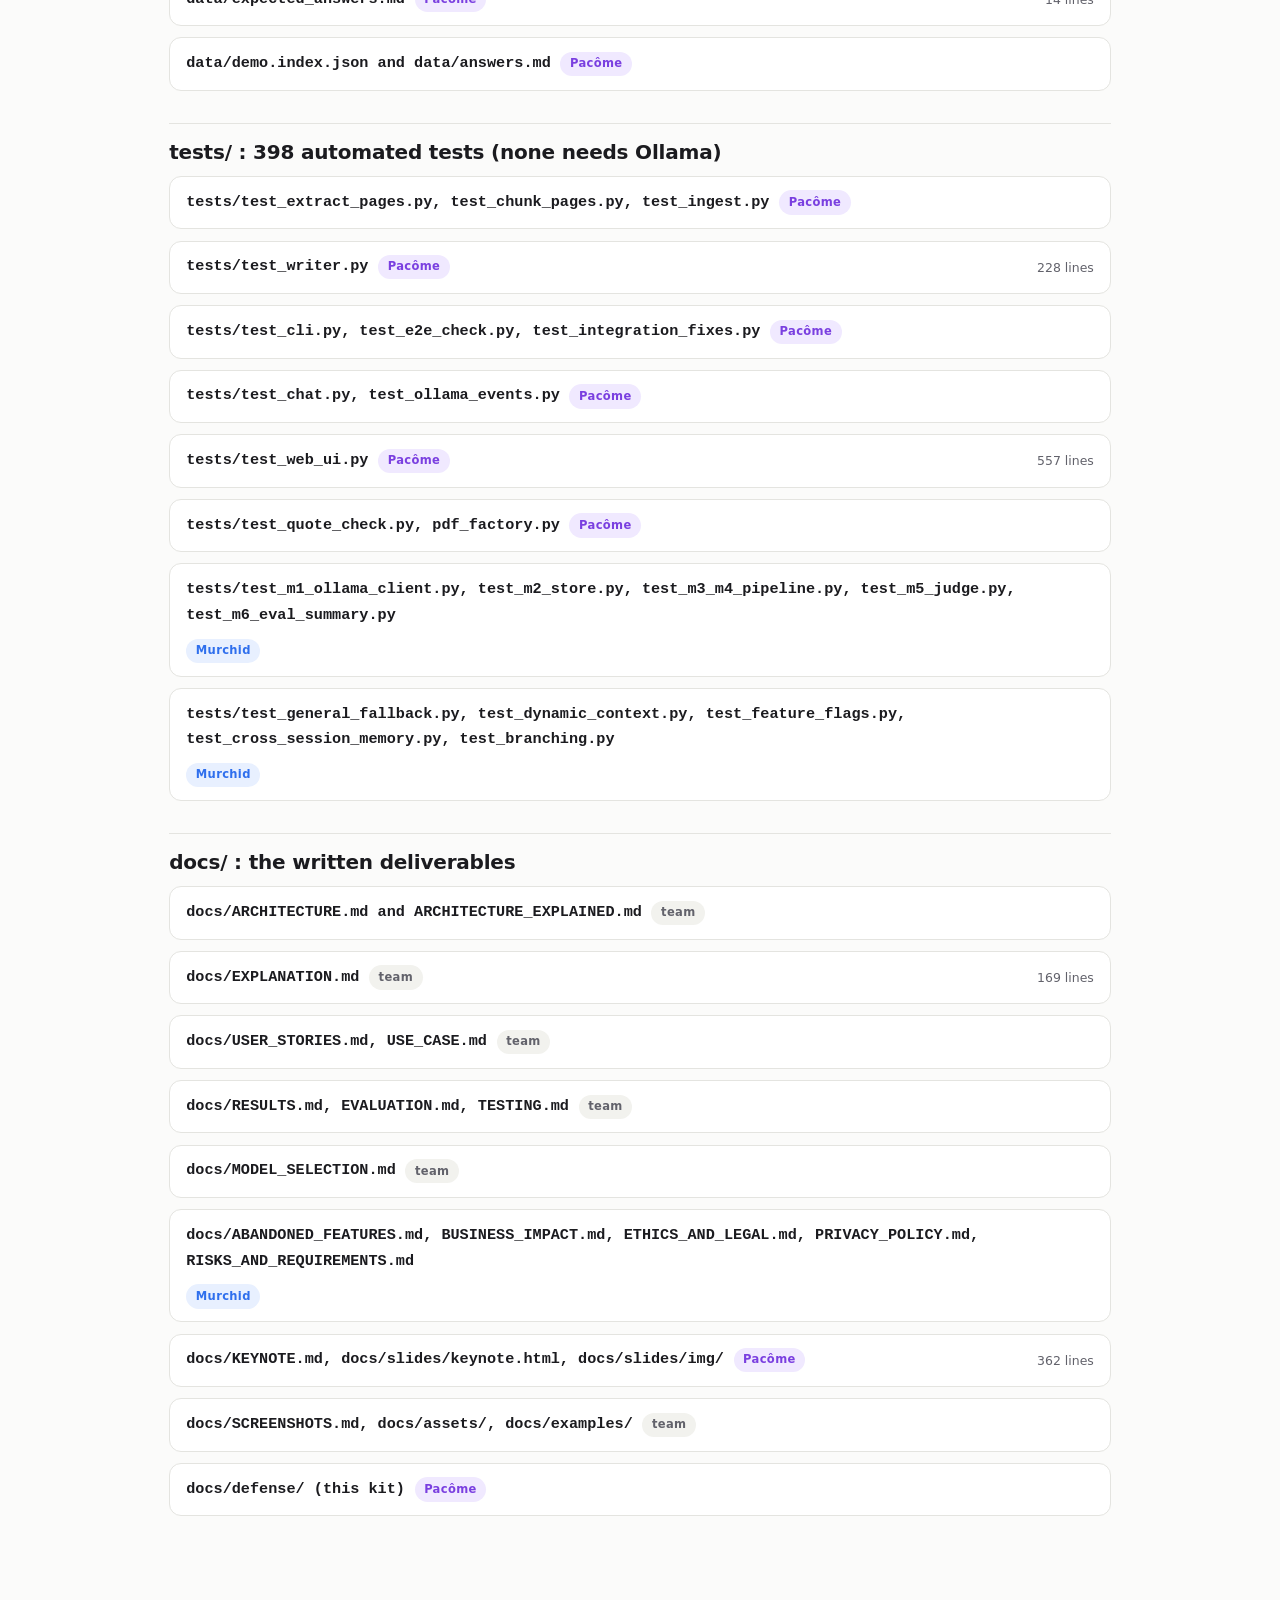
==== commit 2b365437: "fix(x2): interrupt and redirect replies, working branch switcher - web: typing while a reply streams" ====
--- a/docs/defense/files.html
+++ b/docs/defense/files.html
@@ -55,7 +55,7 @@
   var FILES = [
     /* ------------------------------------------------ root */
     { g: "Project root", o: ALL, p: "README.md", n: 270, w: "The front door of the project: what Sensai is, how to install it, how to run it, the results and the limits, and links to every other document.", in: ["Install and run commands", "Features table and results", "Links to docs/, the keynote and the testing guide"], t: "Read by humans (the jury, the school).", b: "Nothing breaks, but a wrong command here makes a bad first impression: keep it true (test counts, commands)." },
-    { g: "Project root", o: ALL, p: "config.json", n: 20, w: "The settings file. Every number you might want to change lives here instead of inside the code.", in: ["host (Ollama address), chat_model, embed_model, judge_model", "chunk_size (committed 800), chunk_overlap 150, top_k 4, num_ctx 4096, max_retries 2", "prompt file paths", "feature_flags: rag, judge, quote_check, cache"], t: "Read by cli.load_config (CLI and web server), chat.py. The web UI can override some keys for one session.", b: "A missing required key gives \"config file ... is missing: ...\". Invalid JSON gives \"cannot read config file\". Your local copy has chunk_size 500, the committed one has 800." },
+    { g: "Project root", o: ALL, p: "config.json", n: 20, w: "The settings file. Every number you might want to change lives here instead of inside the code.", in: ["host (Ollama address), chat_model, embed_model, judge_model", "chunk_size (committed 800), chunk_overlap 150, top_k 4, num_ctx 4096, max_retries 2", "prompt file paths", "feature_flags: rag, judge, quote_check (cache is reserved and unused)"], t: "Read by cli.load_config (CLI and web server), chat.py. The web UI can override some keys for one session.", b: "A missing required key gives \"config file ... is missing: ...\". Invalid JSON gives \"cannot read config file\". Your local copy has chunk_size 500, the committed one has 800." },
     { g: "Project root", o: ALL, p: "requirements.txt", n: 4, w: "The list of Python libraries to install: requests (talk to Ollama), numpy (cosine math), pypdf (read PDFs), pytest (tests).", in: ["requests>=2.31", "numpy>=1.26", "pypdf>=4.0", "pytest>=8"], t: "Used by pip install -r requirements.txt.", b: "ModuleNotFoundError for one of these libraries." },
     { g: "Project root", o: ALL, p: "CONTRIBUTING.md", n: 136, w: "How the team works: branches, commit messages, how to run the tests.", in: ["Branch and commit conventions", "How to run tests"], t: "Humans.", b: "Nothing." },
     { g: "Project root", o: ALL, p: ".gitignore", n: 0, w: "Tells git which files not to save: the virtual environment, caches, generated indexes and answers, the web workspace, memory sessions.", in: [".venv/, __pycache__/, *.index.json, answers.md, WEB-UI/workspace/, .sensai/, .claude/"], t: "Git.", b: "Generated files (indexes, answers) would be committed by mistake." },
@@ -86,7 +86,7 @@
     { g: "WEB-UI/ : the web interface (X1)", o: ME, p: "WEB-UI/index.html", n: 127, w: "The skeleton of the page: sidebar, top bar with the status pill, conversation area, composer, settings dialog, side panel, toasts. It has no logic.", in: ["Sidebar (New chat, demo, history, Settings, Theme)", "main with .scroller and .composer", "Settings modal, PDF drawer, toasts", "A tiny script that restores theme and sidebar state before first paint (no flash)"], t: "Loaded by the server at /. Uses static/style.css and static/app.js.", b: "A blank or broken page." },
     { g: "WEB-UI/ : the web interface (X1)", o: ME, p: "WEB-UI/static/app.js", n: 1187, w: "All the behavior in the browser, in plain JavaScript with no library: status, conversations, running questions, streaming, settings, the PDF viewer.", in: ["icons (inline SVG), el() element helper, own Markdown renderer", "apiGet / apiPost / streamPost (reads the SSE stream)", "state + conversations in localStorage, history sidebar, edit and branch past messages", "startQa: handles each event (ingest, question_done ...) and draws answer cards, badges, summary tiles", "sendChat / streamBotTurn + context meter", "attach menu, upload, drag and drop, side panel for the PDF page", "settings dialog (build, apply, reset), theme, init()"], t: "Calls the server routes /api/status, /api/documents, /api/run, /api/chat, /api/config, /api/upload, /files/.", b: "Buttons do nothing; the page shows a message when the server is unreachable." },
     { g: "WEB-UI/ : the web interface (X1)", o: ME, p: "WEB-UI/static/style.css", n: 240, w: "The whole look. Design tokens (colors, shadows, sizes) at the top, then layout, messages, composer, dialogs, animations, dark mode and the phone layout.", in: ["--bg, --ink, --accent, --shadow ... tokens; dark theme redefines them", "layout: .app, .sidebar (260px), .stage, .composer-wrap (768px column)", "animations: fadeUp, pop, slideIn, shimmer, sheen, spin, pulse", "@media max-width 820px (phone), prefers-reduced-motion, print"], t: "Linked by index.html.", b: "The page works but looks unstyled." },
-    { g: "WEB-UI/ : the web interface (X1)", o: ME, p: "WEB-UI/e2e/ui_check.py", n: 319, w: "61 end-to-end checks of the web UI in a real Chromium browser (Playwright): layout, dark mode, phone width, uploads, running the demo PDF, stopping, settings, chat.", in: ["check(): prints PASS/FAIL", "--quick skips checks that need the models (41 checks)", "--shots DIR saves screenshots of the main states"], t: "Run by you against a running server. Not in requirements (needs playwright).", b: "Not part of the 392 pytest tests." },
+    { g: "WEB-UI/ : the web interface (X1)", o: ME, p: "WEB-UI/e2e/ui_check.py", n: 319, w: "69 end-to-end checks of the web UI in a real Chromium browser (Playwright): layout, dark mode, phone width, uploads, running the demo PDF, stopping, settings, chat.", in: ["check(): prints PASS/FAIL", "--quick skips checks that need the models (41 checks)", "--shots DIR saves screenshots of the main states"], t: "Run by you against a running server. Not in requirements (needs playwright).", b: "Not part of the 398 pytest tests." },
     { g: "WEB-UI/ : the web interface (X1)", o: ME, p: "WEB-UI/workspace/", n: 0, w: "Where the web server keeps its files: uploads/ (PDFs you add) and outputs/ (the answers of each document). Created automatically, ignored by git.", in: ["uploads/*.pdf and the index next to each", "outputs/<source>-<name>.answers.md"], t: "Used by server.App.", b: "Uploads or answers cannot be saved." },
     { g: "WEB-UI/ : the web interface (X1)", o: ME, p: "WEB-UI/README.md", n: 152, w: "How to run, share and test the web UI, with the route list and the security notes.", in: ["Run, share through a tunnel, tests, limits"], t: "Humans.", b: "Nothing." },
 
@@ -103,14 +103,14 @@
     { g: "data/ : the demo material", o: ME, p: "data/demo.index.json  and  data/answers.md", n: 0, w: "Generated files: the saved index (59 records with 768-number vectors) and the answers of the last run. Ignored by git; deleted before a clean demo.", in: [], t: "Made by ingestion and the writer.", b: "Just run again." },
 
     /* ------------------------------------------------ tests */
-    { g: "tests/ : 392 automated tests (none needs Ollama)", o: ME, p: "tests/test_extract_pages.py, test_chunk_pages.py, test_ingest.py", n: 0, w: "Protect the ingestion: scanned PDF detection, page numbers, chunk sizes and overlap, invalid settings, the reuse rule, embedding batches, the corrupt index message.", in: [], t: "pytest. The model is replaced by a fake.", b: "A change that breaks chunking is caught immediately." },
-    { g: "tests/ : 392 automated tests (none needs Ollama)", o: ME, p: "tests/test_writer.py", n: 228, w: "Protect the writer: replace, insert in order, append, other sections byte-for-byte identical (checked with a hash), failed answer refused, atomic write, permissions.", in: [], t: "pytest.", b: "A writer bug could corrupt answers.md." },
-    { g: "tests/ : 392 automated tests (none needs Ollama)", o: ME, p: "tests/test_cli.py, test_e2e_check.py, test_integration_fixes.py", n: 0, w: "Protect the CLI: arguments, errors, exit codes, feature flags, interactive mode, summary; the scoring script; the schema-mode and retrieval wiring.", in: [], t: "pytest.", b: "CLI regressions." },
-    { g: "tests/ : 392 automated tests (none needs Ollama)", o: ME, p: "tests/test_chat.py, test_ollama_events.py", n: 0, w: "Protect the terminal chat (streaming, history, errors, Ctrl+C, and running it as a real script) and the web UI's streaming events.", in: ["test_runs_as_a_plain_script_from_any_folder: the regression test for the chat crash"], t: "pytest.", b: "Chat regressions." },
-    { g: "tests/ : 392 automated tests (none needs Ollama)", o: ME, p: "tests/test_web_ui.py", n: 557, w: "Protect the web server over real HTTP on a random port with the model faked: routes, security (403, 401, 413), uploads, one-job lock, settings validation.", in: [], t: "pytest.", b: "A security hole would be caught here." },
-    { g: "tests/ : 392 automated tests (none needs Ollama)", o: ME, p: "tests/test_quote_check.py, pdf_factory.py", n: 0, w: "The quote check rules, and a helper that builds tiny PDFs for tests without extra libraries.", in: [], t: "pytest.", b: "Quote check regressions." },
-    { g: "tests/ : 392 automated tests (none needs Ollama)", o: MUR, p: "tests/test_m1_ollama_client.py, test_m2_store.py, test_m3_m4_pipeline.py, test_m5_judge.py, test_m6_eval_summary.py", n: 0, w: "One test file per brain task: the Ollama client, the vector store, retrieval and JSON answers, the judge, the run summary.", in: [], t: "pytest.", b: "Brain regressions." },
-    { g: "tests/ : 392 automated tests (none needs Ollama)", o: MUR, p: "tests/test_general_fallback.py, test_dynamic_context.py, test_feature_flags.py, test_cross_session_memory.py, test_branching.py", n: 0, w: "The extra features: arithmetic and greetings, context-window budgeting, feature flags, cross-session memory, editing and branching.", in: [], t: "pytest.", b: "Feature regressions." },
+    { g: "tests/ : 398 automated tests (none needs Ollama)", o: ME, p: "tests/test_extract_pages.py, test_chunk_pages.py, test_ingest.py", n: 0, w: "Protect the ingestion: scanned PDF detection, page numbers, chunk sizes and overlap, invalid settings, the reuse rule, embedding batches, the corrupt index message.", in: [], t: "pytest. The model is replaced by a fake.", b: "A change that breaks chunking is caught immediately." },
+    { g: "tests/ : 398 automated tests (none needs Ollama)", o: ME, p: "tests/test_writer.py", n: 228, w: "Protect the writer: replace, insert in order, append, other sections byte-for-byte identical (checked with a hash), failed answer refused, atomic write, permissions.", in: [], t: "pytest.", b: "A writer bug could corrupt answers.md." },
+    { g: "tests/ : 398 automated tests (none needs Ollama)", o: ME, p: "tests/test_cli.py, test_e2e_check.py, test_integration_fixes.py", n: 0, w: "Protect the CLI: arguments, errors, exit codes, feature flags, interactive mode, summary; the scoring script; the schema-mode and retrieval wiring.", in: [], t: "pytest.", b: "CLI regressions." },
+    { g: "tests/ : 398 automated tests (none needs Ollama)", o: ME, p: "tests/test_chat.py, test_ollama_events.py", n: 0, w: "Protect the terminal chat (streaming, history, errors, Ctrl+C, and running it as a real script) and the web UI's streaming events.", in: ["test_runs_as_a_plain_script_from_any_folder: the regression test for the chat crash"], t: "pytest.", b: "Chat regressions." },
+    { g: "tests/ : 398 automated tests (none needs Ollama)", o: ME, p: "tests/test_web_ui.py", n: 557, w: "Protect the web server over real HTTP on a random port with the model faked: routes, security (403, 401, 413), uploads, one-job lock, settings validation.", in: [], t: "pytest.", b: "A security hole would be caught here." },
+    { g: "tests/ : 398 automated tests (none needs Ollama)", o: ME, p: "tests/test_quote_check.py, pdf_factory.py", n: 0, w: "The quote check rules, and a helper that builds tiny PDFs for tests without extra libraries.", in: [], t: "pytest.", b: "Quote check regressions." },
+    { g: "tests/ : 398 automated tests (none needs Ollama)", o: MUR, p: "tests/test_m1_ollama_client.py, test_m2_store.py, test_m3_m4_pipeline.py, test_m5_judge.py, test_m6_eval_summary.py", n: 0, w: "One test file per brain task: the Ollama client, the vector store, retrieval and JSON answers, the judge, the run summary.", in: [], t: "pytest.", b: "Brain regressions." },
+    { g: "tests/ : 398 automated tests (none needs Ollama)", o: MUR, p: "tests/test_general_fallback.py, test_dynamic_context.py, test_feature_flags.py, test_cross_session_memory.py, test_branching.py", n: 0, w: "The extra features: arithmetic and greetings, context-window budgeting, feature flags, cross-session memory, editing and branching.", in: [], t: "pytest.", b: "Feature regressions." },
 
     /* ------------------------------------------------ docs */
     { g: "docs/ : the written deliverables", o: ALL, p: "docs/ARCHITECTURE.md  and  ARCHITECTURE_EXPLAINED.md", n: 0, w: "The architecture in a diagram, then the same explained from zero with an example.", in: [], t: "Humans.", b: "-" },
